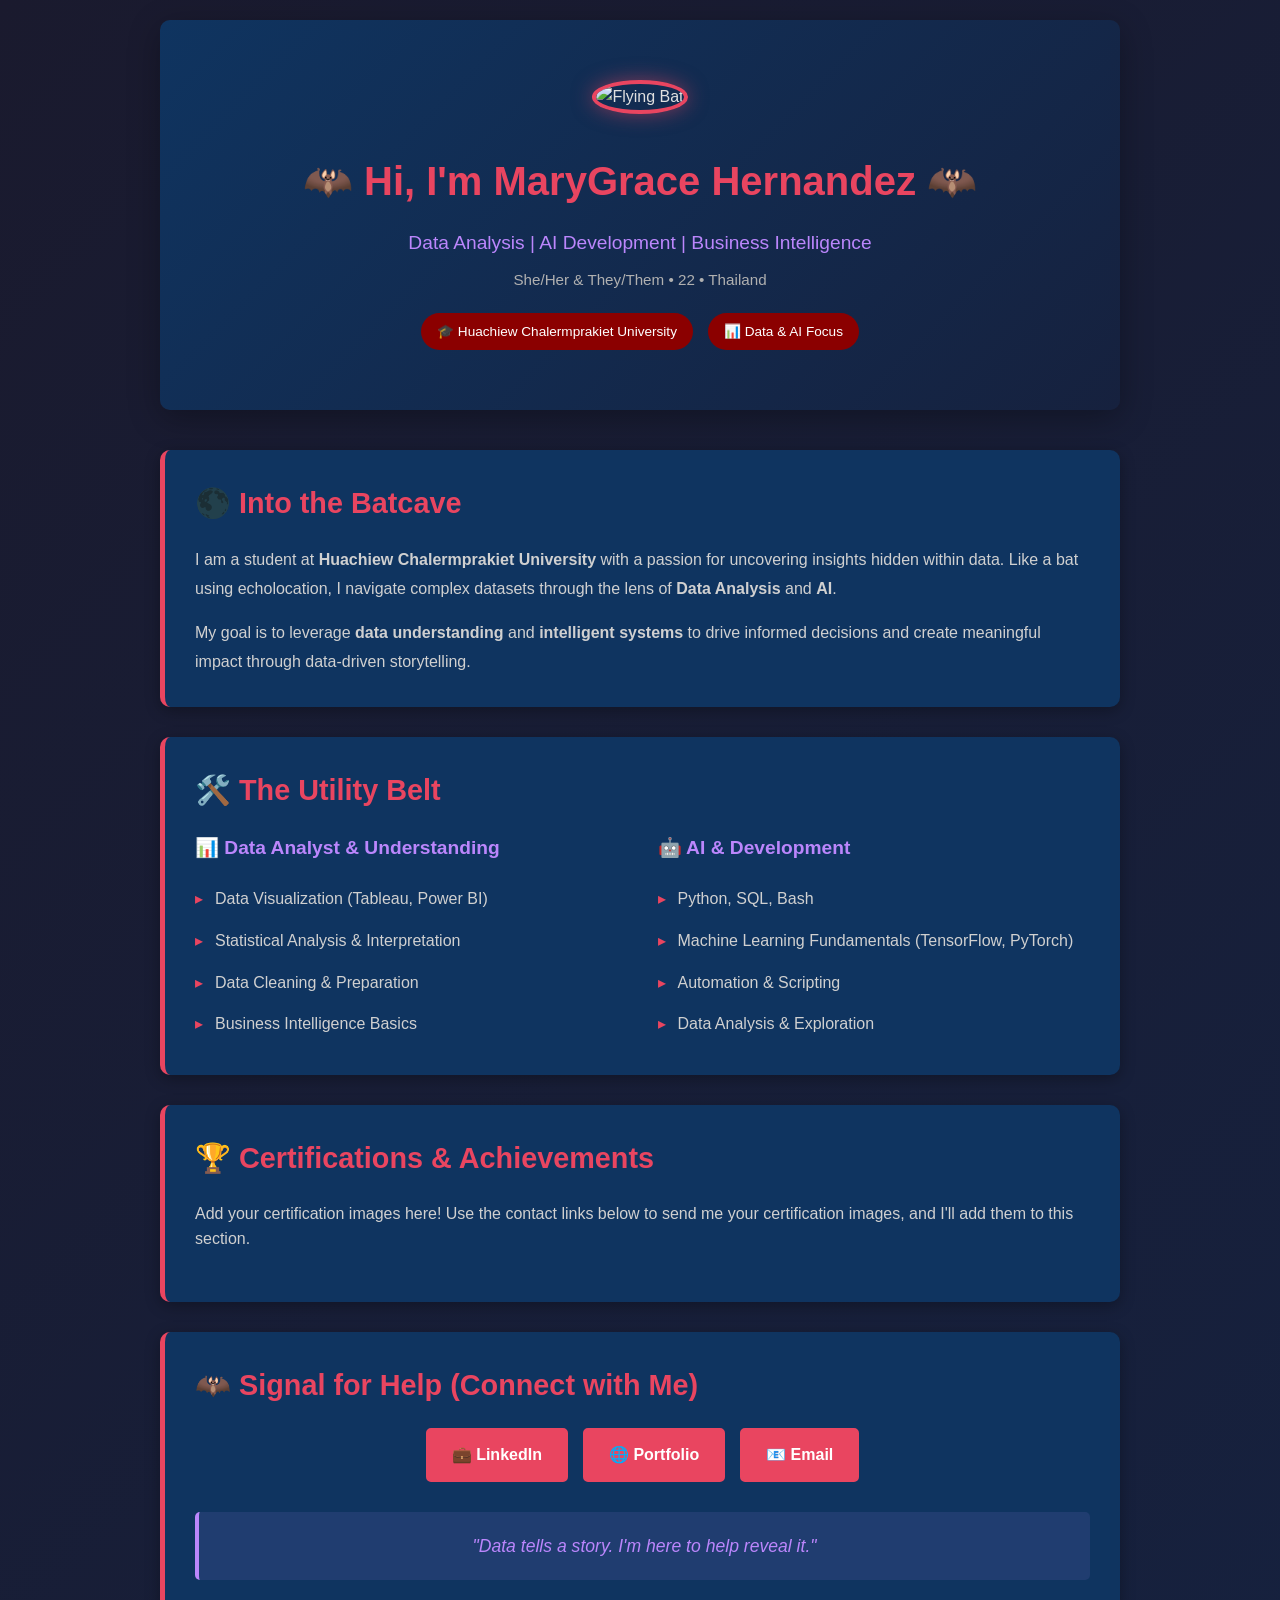
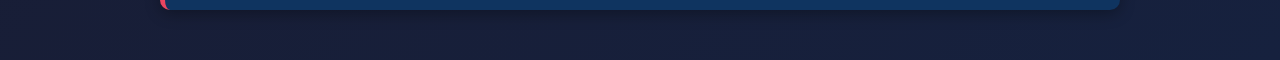
==== index.html @ 340b1814 "Create index.html - HTML version of README profile" ====
<!DOCTYPE html>
<html lang="en">
<head>
    <meta charset="UTF-8">
    <meta name="viewport" content="width=device-width, initial-scale=1.0">
    <title>MaryGrace Hernandez - Data Analyst & AI Developer</title>
    <style>
        * {
            margin: 0;
            padding: 0;
            box-sizing: border-box;
        }

        body {
            font-family: 'Segoe UI', Tahoma, Geneva, Verdana, sans-serif;
            background: linear-gradient(135deg, #1a1a2e 0%, #16213e 100%);
            color: #e0e0e0;
            line-height: 1.6;
        }

        .container {
            max-width: 1000px;
            margin: 0 auto;
            padding: 20px;
        }

        /* Header Section */
        .header {
            text-align: center;
            padding: 60px 20px;
            background: linear-gradient(135deg, #0f3460 0%, #16213e 100%);
            border-radius: 10px;
            margin-bottom: 40px;
            box-shadow: 0 8px 32px rgba(0, 0, 0, 0.3);
        }

        .header img {
            width: 200px;
            height: 200px;
            border-radius: 50%;
            margin-bottom: 20px;
            border: 4px solid #e94560;
            box-shadow: 0 0 20px rgba(233, 69, 96, 0.5);
        }

        h1 {
            font-size: 2.5em;
            margin: 15px 0;
            color: #e94560;
        }

        .subtitle {
            font-size: 1.2em;
            color: #bb86fc;
            margin-bottom: 10px;
        }

        .info {
            font-size: 0.95em;
            color: #b0b0b0;
        }

        /* Badge Styles */
        .badge-container {
            display: flex;
            gap: 15px;
            justify-content: center;
            flex-wrap: wrap;
            margin-top: 20px;
        }

        .badge {
            display: inline-block;
            padding: 8px 16px;
            background: #8B0000;
            color: white;
            border-radius: 20px;
            font-size: 0.85em;
            font-weight: 500;
        }

        /* Section Styles */
        .section {
            background: #0f3460;
            padding: 30px;
            margin-bottom: 30px;
            border-radius: 10px;
            box-shadow: 0 4px 15px rgba(0, 0, 0, 0.3);
            border-left: 5px solid #e94560;
        }

        h2 {
            color: #e94560;
            margin-bottom: 20px;
            font-size: 1.8em;
        }

        .section-content {
            color: #d0d0d0;
            line-height: 1.8;
        }

        /* Skills Table */
        .skills-table {
            width: 100%;
            display: grid;
            grid-template-columns: 1fr 1fr;
            gap: 30px;
            margin-top: 20px;
        }

        .skill-column h3 {
            color: #bb86fc;
            margin-bottom: 15px;
            font-size: 1.2em;
        }

        .skill-column ul {
            list-style: none;
            padding-left: 0;
        }

        .skill-column ul li {
            padding: 8px 0;
            padding-left: 20px;
            position: relative;
            color: #d0d0d0;
        }

        .skill-column ul li:before {
            content: "▸";
            position: absolute;
            left: 0;
            color: #e94560;
        }

        /* Contact Section */
        .contact-links {
            display: flex;
            gap: 15px;
            justify-content: center;
            flex-wrap: wrap;
            margin-top: 20px;
        }

        .btn {
            display: inline-block;
            padding: 12px 24px;
            background: #e94560;
            color: white;
            text-decoration: none;
            border-radius: 5px;
            font-weight: 600;
            transition: all 0.3s ease;
            border: 2px solid #e94560;
        }

        .btn:hover {
            background: transparent;
            color: #e94560;
            transform: translateY(-2px);
            box-shadow: 0 5px 15px rgba(233, 69, 96, 0.4);
        }

        .quote {
            font-size: 1.1em;
            font-style: italic;
            text-align: center;
            color: #bb86fc;
            margin-top: 30px;
            padding: 20px;
            background: rgba(187, 134, 252, 0.1);
            border-radius: 5px;
            border-left: 4px solid #bb86fc;
        }

        /* Certifications Section */
        .certifications-grid {
            display: grid;
            grid-template-columns: repeat(auto-fit, minmax(250px, 1fr));
            gap: 20px;
            margin-top: 20px;
        }

        .cert-card {
            background: rgba(187, 134, 252, 0.1);
            padding: 20px;
            border-radius: 10px;
            text-align: center;
            border: 2px solid #bb86fc;
            transition: all 0.3s ease;
        }

        .cert-card:hover {
            transform: translateY(-5px);
            box-shadow: 0 8px 20px rgba(187, 134, 252, 0.3);
        }

        .cert-card img {
            max-width: 100%;
            height: auto;
            margin-bottom: 15px;
            border-radius: 5px;
        }

        .cert-card h4 {
            color: #bb86fc;
            margin-bottom: 10px;
        }

        /* Responsive */
        @media (max-width: 768px) {
            h1 {
                font-size: 1.8em;
            }

            .skills-table {
                grid-template-columns: 1fr;
            }

            .header img {
                width: 150px;
                height: 150px;
            }
        }
    </style>
</head>
<body>
    <div class="container">
        <!-- Header -->
        <div class="header">
            <img src="https://cdn.pixabay.com/animation/2025/09/29/08/37/08-37-10-_512.gif" alt="Flying Bat">
            <h1>🦇 Hi, I'm MaryGrace Hernandez 🦇</h1>
            <p class="subtitle">Data Analysis | AI Development | Business Intelligence</p>
            <p class="info">She/Her & They/Them • 22 • Thailand</p>
            <div class="badge-container">
                <span class="badge">🎓 Huachiew Chalermprakiet University</span>
                <span class="badge">📊 Data & AI Focus</span>
            </div>
        </div>

        <!-- Into the Batcave Section -->
        <div class="section">
            <h2>🌑 Into the Batcave</h2>
            <div class="section-content">
                <p>I am a student at <strong>Huachiew Chalermprakiet University</strong> with a passion for uncovering insights hidden within data. Like a bat using echolocation, I navigate complex datasets through the lens of <strong>Data Analysis</strong> and <strong>AI</strong>.</p>
                <p style="margin-top: 15px;">My goal is to leverage <strong>data understanding</strong> and <strong>intelligent systems</strong> to drive informed decisions and create meaningful impact through data-driven storytelling.</p>
            </div>
        </div>

        <!-- Skills Section -->
        <div class="section">
            <h2>🛠️ The Utility Belt</h2>
            <div class="skills-table">
                <div class="skill-column">
                    <h3>📊 Data Analyst & Understanding</h3>
                    <ul>
                        <li>Data Visualization (Tableau, Power BI)</li>
                        <li>Statistical Analysis & Interpretation</li>
                        <li>Data Cleaning & Preparation</li>
                        <li>Business Intelligence Basics</li>
                    </ul>
                </div>
                <div class="skill-column">
                    <h3>🤖 AI & Development</h3>
                    <ul>
                        <li>Python, SQL, Bash</li>
                        <li>Machine Learning Fundamentals (TensorFlow, PyTorch)</li>
                        <li>Automation & Scripting</li>
                        <li>Data Analysis & Exploration</li>
                    </ul>
                </div>
            </div>
        </div>

        <!-- Certifications Section -->
        <div class="section">
            <h2>🏆 Certifications & Achievements</h2>
            <p style="margin-bottom: 20px; color: #d0d0d0;">Add your certification images here! Use the contact links below to send me your certification images, and I'll add them to this section.</p>
            <div class="certifications-grid" id="certificationsGrid">
                <!-- Certification cards will be added here -->
            </div>
        </div>

        <!-- Contact Section -->
        <div class="section">
            <h2>🦇 Signal for Help (Connect with Me)</h2>
            <div class="contact-links">
                <a href="YOUR_LINKEDIN_URL" class="btn">💼 LinkedIn</a>
                <a href="YOUR_PORTFOLIO_URL" class="btn">🌐 Portfolio</a>
                <a href="mailto:grace020871@gmail.com" class="btn">📧 Email</a>
            </div>
            <div class="quote">
                "Data tells a story. I'm here to help reveal it."
            </div>
        </div>
    </div>
</body>
</html>
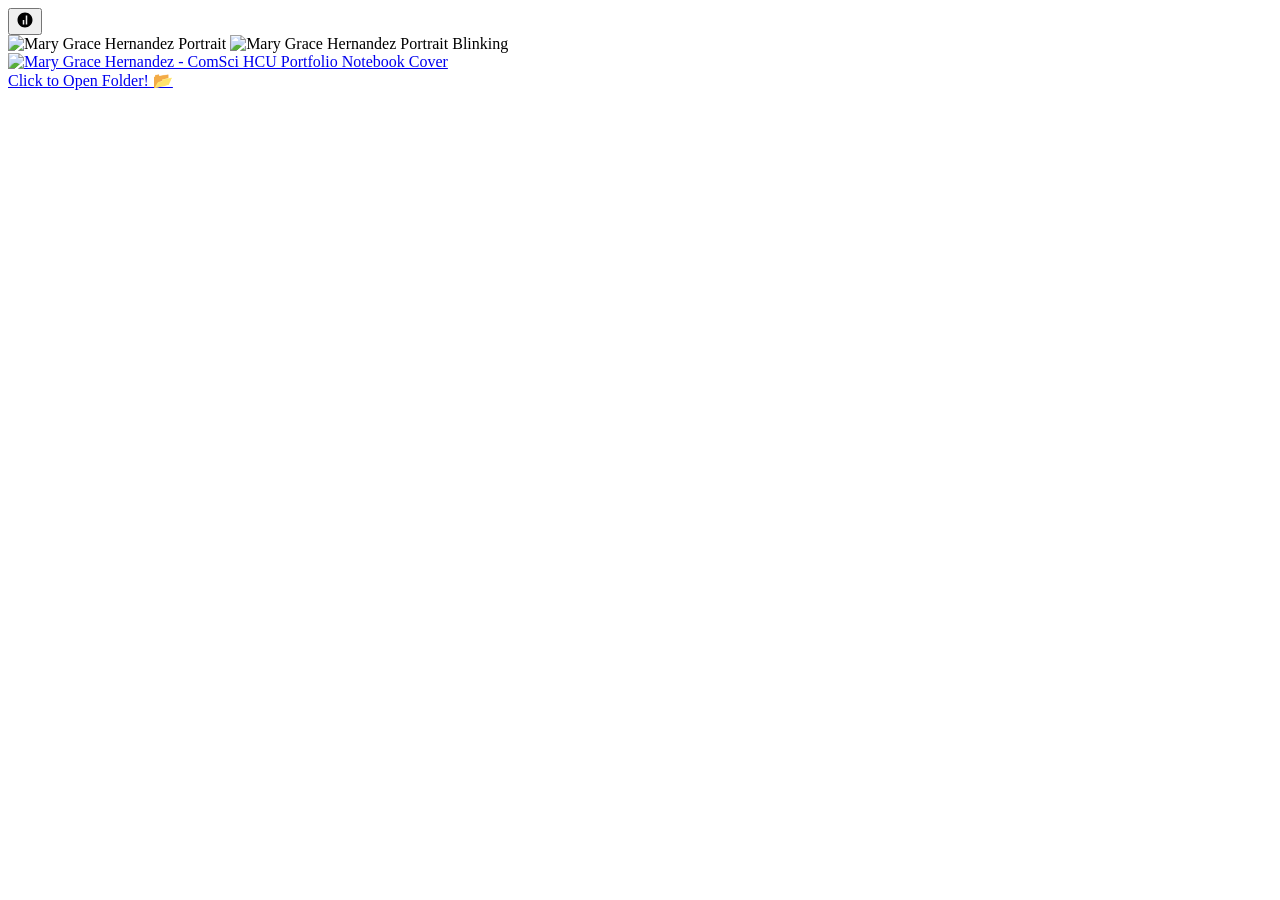
==== commit 2e7b8544: "Add files via upload" ====
--- a/index.html
+++ b/index.html
@@ -1,299 +1,106 @@
 <!DOCTYPE html>
 <html lang="en">
 <head>
-    <meta charset="UTF-8">
-    <meta name="viewport" content="width=device-width, initial-scale=1.0">
-    <title>MaryGrace Hernandez - Data Analyst & AI Developer</title>
-    <style>
-        * {
-            margin: 0;
-            padding: 0;
-            box-sizing: border-box;
-        }
+  <meta charset="UTF-8">
+  <meta name="viewport" content="width=device-width, initial-scale=1.0">
+  <title>Mary Grace Hernandez | Portfolio Hub</title>
+  <meta name="description" content="Portfolio Hub of Mary Grace Hernandez, Computer Science student at HCU. Explore interactive coding projects and full-stack applications.">
+  <link rel="stylesheet" href="style.css">
+</head>
+<body class="fade-in-page">
 
-        body {
-            font-family: 'Segoe UI', Tahoma, Geneva, Verdana, sans-serif;
-            background: linear-gradient(135deg, #1a1a2e 0%, #16213e 100%);
-            color: #e0e0e0;
-            line-height: 1.6;
-        }
+  <!-- Optional Background Ambient Music/Sound effect -->
+  <div class="utility-bar">
+    <button class="utility-btn" id="soundBtn" title="Toggle Page Ambiance" aria-label="Toggle Page Ambiance">
+      <svg width="18" height="18" viewBox="0 0 24 24" fill="currentColor">
+        <path d="M12 2C6.48 2 2 6.48 2 12s4.48 10 10 10 10-4.48 10-10S17.52 2 12 2zm-1 16H9v-6h2v6zm4 0h-2V6h2v12z"/>
+      </svg>
+    </button>
+  </div>
 
-        .container {
-            max-width: 1000px;
-            margin: 0 auto;
-            padding: 20px;
-        }
+  <main class="portfolio-container">
+    
+    <!-- Character Column (Mary + Mudkip) -->
+    <section class="character-column" aria-label="Mary Grace Portrait">
+      <div class="character-wrapper">
+        <!-- Default State -->
+        <img src="assets/mary1.png" alt="Mary Grace Hernandez Portrait" class="character-img mary-default">
+        <!-- Hover Blink State (Super cute secret micro-interaction) -->
+        <img src="assets/mary2.png" alt="Mary Grace Hernandez Portrait Blinking" class="character-img mary-blink">
+      </div>
+    </section>
 
-        /* Header Section */
-        .header {
-            text-align: center;
-            padding: 60px 20px;
-            background: linear-gradient(135deg, #0f3460 0%, #16213e 100%);
-            border-radius: 10px;
-            margin-bottom: 40px;
-            box-shadow: 0 8px 32px rgba(0, 0, 0, 0.3);
-        }
+    <!-- Folder Column (Closed Yellow Folder Cover) -->
+    <section class="folder-column" aria-label="Portfolio Folder">
+      <a href="projects.html" class="folder-cover-link" id="folderLink">
+        <img src="assets/filefront.png" alt="Mary Grace Hernandez - ComSci HCU Portfolio Notebook Cover" class="folder-cover-img">
+        <div class="folder-tooltip">Click to Open Folder! 📂</div>
+      </a>
+    </section>
 
-        .header img {
-            width: 200px;
-            height: 200px;
-            border-radius: 50%;
-            margin-bottom: 20px;
-            border: 4px solid #e94560;
-            box-shadow: 0 0 20px rgba(233, 69, 96, 0.5);
-        }
+  </main>
 
-        h1 {
-            font-size: 2.5em;
-            margin: 15px 0;
-            color: #e94560;
-        }
+  <!-- Interactive Sound Ambiance / Clicking transition scripts -->
+  <script>
+    // Audio ambiance configuration
+    const soundBtn = document.getElementById('soundBtn');
+    let audioContext;
+    let oscillator;
+    let isPlaying = false;
 
-        .subtitle {
-            font-size: 1.2em;
-            color: #bb86fc;
-            margin-bottom: 10px;
-        }
+    soundBtn.addEventListener('click', () => {
+      if (!audioContext) {
+        audioContext = new (window.AudioContext || window.webkitAudioContext)();
+      }
+      
+      if (!isPlaying) {
+        // Start a gentle warm synth hum
+        oscillator = audioContext.createOscillator();
+        const gainNode = audioContext.createGain();
+        
+        oscillator.type = 'triangle';
+        oscillator.frequency.setValueAtTime(110, audioContext.currentTime); // Low A note
+        
+        gainNode.gain.setValueAtTime(0.08, audioContext.currentTime);
+        
+        oscillator.connect(gainNode);
+        gainNode.connect(audioContext.destination);
+        
+        oscillator.start();
+        isPlaying = true;
+        soundBtn.style.color = '#f4b251';
+        soundBtn.style.borderColor = '#f4b251';
+      } else {
+        oscillator.stop();
+        isPlaying = false;
+        soundBtn.style.color = '';
+        soundBtn.style.borderColor = '';
+      }
+    });
 
-        .info {
-            font-size: 0.95em;
-            color: #b0b0b0;
-        }
-
-        /* Badge Styles */
-        .badge-container {
-            display: flex;
-            gap: 15px;
-            justify-content: center;
-            flex-wrap: wrap;
-            margin-top: 20px;
-        }
-
-        .badge {
-            display: inline-block;
-            padding: 8px 16px;
-            background: #8B0000;
-            color: white;
-            border-radius: 20px;
-            font-size: 0.85em;
-            font-weight: 500;
-        }
-
-        /* Section Styles */
-        .section {
-            background: #0f3460;
-            padding: 30px;
-            margin-bottom: 30px;
-            border-radius: 10px;
-            box-shadow: 0 4px 15px rgba(0, 0, 0, 0.3);
-            border-left: 5px solid #e94560;
-        }
-
-        h2 {
-            color: #e94560;
-            margin-bottom: 20px;
-            font-size: 1.8em;
-        }
-
-        .section-content {
-            color: #d0d0d0;
-            line-height: 1.8;
-        }
-
-        /* Skills Table */
-        .skills-table {
-            width: 100%;
-            display: grid;
-            grid-template-columns: 1fr 1fr;
-            gap: 30px;
-            margin-top: 20px;
-        }
-
-        .skill-column h3 {
-            color: #bb86fc;
-            margin-bottom: 15px;
-            font-size: 1.2em;
-        }
-
-        .skill-column ul {
-            list-style: none;
-            padding-left: 0;
-        }
-
-        .skill-column ul li {
-            padding: 8px 0;
-            padding-left: 20px;
-            position: relative;
-            color: #d0d0d0;
-        }
-
-        .skill-column ul li:before {
-            content: "▸";
-            position: absolute;
-            left: 0;
-            color: #e94560;
-        }
-
-        /* Contact Section */
-        .contact-links {
-            display: flex;
-            gap: 15px;
-            justify-content: center;
-            flex-wrap: wrap;
-            margin-top: 20px;
-        }
-
-        .btn {
-            display: inline-block;
-            padding: 12px 24px;
-            background: #e94560;
-            color: white;
-            text-decoration: none;
-            border-radius: 5px;
-            font-weight: 600;
-            transition: all 0.3s ease;
-            border: 2px solid #e94560;
-        }
-
-        .btn:hover {
-            background: transparent;
-            color: #e94560;
-            transform: translateY(-2px);
-            box-shadow: 0 5px 15px rgba(233, 69, 96, 0.4);
-        }
-
-        .quote {
-            font-size: 1.1em;
-            font-style: italic;
-            text-align: center;
-            color: #bb86fc;
-            margin-top: 30px;
-            padding: 20px;
-            background: rgba(187, 134, 252, 0.1);
-            border-radius: 5px;
-            border-left: 4px solid #bb86fc;
-        }
-
-        /* Certifications Section */
-        .certifications-grid {
-            display: grid;
-            grid-template-columns: repeat(auto-fit, minmax(250px, 1fr));
-            gap: 20px;
-            margin-top: 20px;
-        }
-
-        .cert-card {
-            background: rgba(187, 134, 252, 0.1);
-            padding: 20px;
-            border-radius: 10px;
-            text-align: center;
-            border: 2px solid #bb86fc;
-            transition: all 0.3s ease;
-        }
-
-        .cert-card:hover {
-            transform: translateY(-5px);
-            box-shadow: 0 8px 20px rgba(187, 134, 252, 0.3);
-        }
-
-        .cert-card img {
-            max-width: 100%;
-            height: auto;
-            margin-bottom: 15px;
-            border-radius: 5px;
-        }
-
-        .cert-card h4 {
-            color: #bb86fc;
-            margin-bottom: 10px;
-        }
-
-        /* Responsive */
-        @media (max-width: 768px) {
-            h1 {
-                font-size: 1.8em;
-            }
-
-            .skills-table {
-                grid-template-columns: 1fr;
-            }
-
-            .header img {
-                width: 150px;
-                height: 150px;
-            }
-        }
-    </style>
-</head>
-<body>
-    <div class="container">
-        <!-- Header -->
-        <div class="header">
-            <img src="https://cdn.pixabay.com/animation/2025/09/29/08/37/08-37-10-_512.gif" alt="Flying Bat">
-            <h1>🦇 Hi, I'm MaryGrace Hernandez 🦇</h1>
-            <p class="subtitle">Data Analysis | AI Development | Business Intelligence</p>
-            <p class="info">She/Her & They/Them • 22 • Thailand</p>
-            <div class="badge-container">
-                <span class="badge">🎓 Huachiew Chalermprakiet University</span>
-                <span class="badge">📊 Data & AI Focus</span>
-            </div>
-        </div>
-
-        <!-- Into the Batcave Section -->
-        <div class="section">
-            <h2>🌑 Into the Batcave</h2>
-            <div class="section-content">
-                <p>I am a student at <strong>Huachiew Chalermprakiet University</strong> with a passion for uncovering insights hidden within data. Like a bat using echolocation, I navigate complex datasets through the lens of <strong>Data Analysis</strong> and <strong>AI</strong>.</p>
-                <p style="margin-top: 15px;">My goal is to leverage <strong>data understanding</strong> and <strong>intelligent systems</strong> to drive informed decisions and create meaningful impact through data-driven storytelling.</p>
-            </div>
-        </div>
-
-        <!-- Skills Section -->
-        <div class="section">
-            <h2>🛠️ The Utility Belt</h2>
-            <div class="skills-table">
-                <div class="skill-column">
-                    <h3>📊 Data Analyst & Understanding</h3>
-                    <ul>
-                        <li>Data Visualization (Tableau, Power BI)</li>
-                        <li>Statistical Analysis & Interpretation</li>
-                        <li>Data Cleaning & Preparation</li>
-                        <li>Business Intelligence Basics</li>
-                    </ul>
-                </div>
-                <div class="skill-column">
-                    <h3>🤖 AI & Development</h3>
-                    <ul>
-                        <li>Python, SQL, Bash</li>
-                        <li>Machine Learning Fundamentals (TensorFlow, PyTorch)</li>
-                        <li>Automation & Scripting</li>
-                        <li>Data Analysis & Exploration</li>
-                    </ul>
-                </div>
-            </div>
-        </div>
-
-        <!-- Certifications Section -->
-        <div class="section">
-            <h2>🏆 Certifications & Achievements</h2>
-            <p style="margin-bottom: 20px; color: #d0d0d0;">Add your certification images here! Use the contact links below to send me your certification images, and I'll add them to this section.</p>
-            <div class="certifications-grid" id="certificationsGrid">
-                <!-- Certification cards will be added here -->
-            </div>
-        </div>
-
-        <!-- Contact Section -->
-        <div class="section">
-            <h2>🦇 Signal for Help (Connect with Me)</h2>
-            <div class="contact-links">
-                <a href="YOUR_LINKEDIN_URL" class="btn">💼 LinkedIn</a>
-                <a href="YOUR_PORTFOLIO_URL" class="btn">🌐 Portfolio</a>
-                <a href="mailto:grace020871@gmail.com" class="btn">📧 Email</a>
-            </div>
-            <div class="quote">
-                "Data tells a story. I'm here to help reveal it."
-            </div>
-        </div>
-    </div>
+    // Seamless click sound effect on folder
+    const folderLink = document.getElementById('folderLink');
+    folderLink.addEventListener('click', (e) => {
+      // Create a cute quick retro sound when opening the folder
+      try {
+        const clickContext = new (window.AudioContext || window.webkitAudioContext)();
+        const osc = clickContext.createOscillator();
+        const gain = clickContext.createGain();
+        osc.connect(gain);
+        gain.connect(clickContext.destination);
+        
+        osc.frequency.setValueAtTime(440, clickContext.currentTime);
+        osc.frequency.exponentialRampToValueAtTime(880, clickContext.currentTime + 0.15);
+        
+        gain.gain.setValueAtTime(0.1, clickContext.currentTime);
+        gain.gain.linearRampToValueAtTime(0.01, clickContext.currentTime + 0.15);
+        
+        osc.start();
+        osc.stop(clickContext.currentTime + 0.15);
+      } catch (err) {
+        // Audio context block browser safeguard
+      }
+    });
+  </script>
 </body>
-</html>+</html>
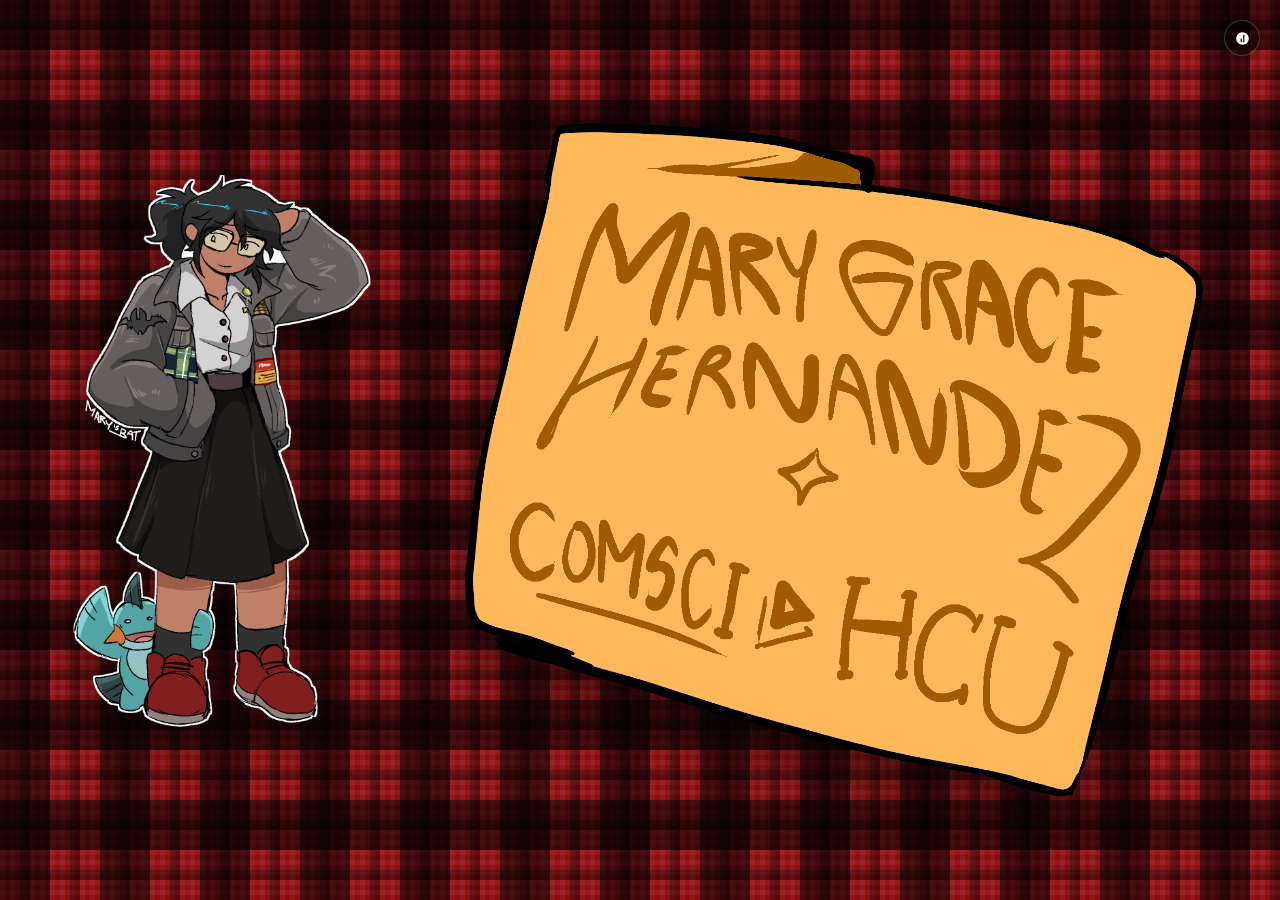
==== commit 529fc028: "Fix relative paths for GitHub Pages deployment" ====
--- a/index.html
+++ b/index.html
@@ -5,7 +5,7 @@
   <meta name="viewport" content="width=device-width, initial-scale=1.0">
   <title>Mary Grace Hernandez | Portfolio Hub</title>
   <meta name="description" content="Portfolio Hub of Mary Grace Hernandez, Computer Science student at HCU. Explore interactive coding projects and full-stack applications.">
-  <link rel="stylesheet" href="style.css">
+  <link rel="stylesheet" href="./style.css">
 </head>
 <body class="fade-in-page">
 
--- a/style.css
+++ b/style.css
@@ -0,0 +1,591 @@
+@import url('https://fonts.googleapis.com/css2?family=Architects+Daughter&family=Outfit:wght@300;400;600;800&display=swap');
+
+/* --- CUSTOM VARIABLES & RESET --- */
+:root {
+  --primary-color: #8c0c10;
+  --bg-plaid-color-1: #8c0c10;
+  --bg-plaid-color-2: #1a1a1a;
+  --text-dark: #222222;
+  --text-light: #ffffff;
+  --accent-gold: #f4b251;
+  --font-main: 'Outfit', sans-serif;
+  --font-handwritten: 'Architects Daughter', cursive;
+  --transition-smooth: all 0.4s cubic-bezier(0.175, 0.885, 0.32, 1.275);
+}
+
+* {
+  margin: 0;
+  padding: 0;
+  box-sizing: border-box;
+}
+
+body {
+  font-family: var(--font-main);
+  background-color: var(--bg-plaid-color-1);
+  /* Premium CSS Plaid (Tartan) Pattern */
+  background-image:
+    linear-gradient(90deg, rgba(0, 0, 0, 0.55) 50%, transparent 50%),
+    linear-gradient(rgba(0, 0, 0, 0.55) 50%, transparent 50%),
+    linear-gradient(90deg, transparent 40%, rgba(0, 0, 0, 0.35) 40%, rgba(0, 0, 0, 0.35) 60%, transparent 60%),
+    linear-gradient(transparent 40%, rgba(0, 0, 0, 0.35) 40%, rgba(0, 0, 0, 0.35) 60%, transparent 60%),
+    linear-gradient(90deg, rgba(255, 255, 255, 0.05) 50%, transparent 50%),
+    linear-gradient(rgba(255, 255, 255, 0.05) 50%, transparent 50%);
+  background-size: 100px 100px, 100px 100px, 50px 50px, 50px 50px, 10px 10px, 10px 10px;
+  min-height: 100vh;
+  display: flex;
+  flex-direction: column; /* Fixed missing vertical flow */
+  justify-content: center;
+  align-items: center;
+  overflow-x: hidden;
+  color: var(--text-light);
+  position: relative;
+}
+
+/* --- PAGE FADE TRANSITION --- */
+.fade-in-page {
+  animation: pageFadeIn 0.8s ease-out forwards;
+}
+
+@keyframes pageFadeIn {
+  from {
+    opacity: 0;
+    transform: translateY(15px);
+  }
+
+  to {
+    opacity: 1;
+    transform: translateY(0);
+  }
+}
+
+/* --- MAIN CONTAINER LAYOUT --- */
+.portfolio-container {
+  display: flex;
+  width: 100%;
+  max-width: 1250px;
+  min-height: 90vh;
+  margin: auto;
+  align-items: center;
+  justify-content: center;
+  gap: 3.5rem;
+  padding: 2rem;
+  z-index: 2;
+}
+
+/* --- MARY CHARACTER STYLING --- */
+.character-column {
+  flex: 0 0 320px;
+  width: 320px;
+  display: flex;
+  justify-content: center;
+  align-items: flex-end;
+  position: relative;
+  height: 65vh;
+  max-height: 600px;
+}
+
+.character-wrapper {
+  position: relative;
+  width: 100%;
+  height: 100%;
+  display: flex;
+  justify-content: center;
+  align-items: flex-end;
+}
+
+.character-img {
+  max-height: 100%;
+  max-width: 100%;
+  object-fit: contain;
+  filter: drop-shadow(0 15px 25px rgba(0, 0, 0, 0.6));
+  animation: characterFloat 6s ease-in-out infinite alternate;
+  transition: opacity 0.2s ease-in-out;
+}
+
+/* Blinking effect on hover */
+.character-wrapper .mary-blink {
+  position: absolute;
+  top: 0;
+  left: 0;
+  width: 100%;
+  height: 100%;
+  opacity: 0;
+  pointer-events: none;
+}
+
+.character-wrapper:hover .mary-default {
+  opacity: 0;
+}
+
+.character-wrapper:hover .mary-blink {
+  opacity: 1;
+}
+
+@keyframes characterFloat {
+  0% {
+    transform: translateY(0) rotate(0deg);
+  }
+
+  100% {
+    transform: translateY(-15px) rotate(1deg);
+  }
+}
+
+/* --- FILE / FOLDER CONTAINER STYLING --- */
+.folder-column {
+  flex: 0 0 780px;
+  width: 780px;
+  max-width: 780px;
+  display: flex;
+  flex-direction: column;
+  justify-content: center;
+  align-items: center;
+}
+
+/* Page 1: File Front Cover (Closed Folder) */
+.folder-cover-link {
+  display: block;
+  width: 100%;
+  aspect-ratio: 1/1;
+  position: relative;
+  cursor: pointer;
+  text-decoration: none;
+  border-radius: 20px;
+  transition: var(--transition-smooth);
+  outline: none;
+}
+
+.folder-cover-img {
+  width: 100%;
+  height: 100%;
+  object-fit: contain;
+  filter: drop-shadow(0 20px 30px rgba(0, 0, 0, 0.6));
+  transition: var(--transition-smooth);
+}
+
+/* Hover effects for Closed Folder Cover */
+.folder-cover-link:hover {
+  transform: scale(1.03) rotate(-1deg);
+}
+
+.folder-cover-link:hover .folder-cover-img {
+  filter: drop-shadow(0 25px 40px rgba(0, 0, 0, 0.8)) brightness(1.05);
+}
+
+/* "Click to Open" Tooltip Overlay */
+.folder-tooltip {
+  position: absolute;
+  bottom: 8%;
+  left: 50%;
+  transform: translateX(-50%) translateY(10px);
+  background: rgba(0, 0, 0, 0.85);
+  color: var(--accent-gold);
+  padding: 10px 24px;
+  border-radius: 30px;
+  font-family: var(--font-handwritten);
+  font-size: 1.4rem;
+  border: 2px solid var(--accent-gold);
+  box-shadow: 0 8px 20px rgba(0, 0, 0, 0.5);
+  opacity: 0;
+  pointer-events: none;
+  transition: var(--transition-smooth);
+  white-space: nowrap;
+  letter-spacing: 1px;
+}
+
+.folder-cover-link:hover .folder-tooltip {
+  opacity: 1;
+  transform: translateX(-50%) translateY(0);
+}
+
+/* Click feedback */
+.folder-cover-link:active {
+  transform: scale(0.98) rotate(1deg);
+}
+
+
+/* Page 2: Open Folder Page Showcase */
+.open-folder-container {
+  width: 100%;
+  aspect-ratio: 1/1;
+  position: relative;
+  background: transparent;
+}
+
+.open-folder-bg {
+  width: 100%;
+  height: 100%;
+  object-fit: contain;
+  filter: drop-shadow(0 20px 35px rgba(0, 0, 0, 0.65));
+}
+
+/* Perfect alignment of IFrame inside the open folder white paper area */
+.iframe-wrapper {
+  position: absolute;
+  left: 6.5%;
+  top: 18.5%;
+  width: 86.5%;
+  height: 68.5%;
+  border-radius: 8px;
+  overflow: hidden;
+  box-shadow: inset 0 2px 10px rgba(0, 0, 0, 0.15);
+  background-color: #ffffff;
+  display: flex;
+  flex-direction: column;
+}
+
+.iframe-display {
+  width: 100%;
+  height: 100%;
+  border: none;
+  background: #ffffff;
+}
+
+/* --- TAB NAVIGATION SYSTEM (BOOKMARK STICKY TABS - HORIZONTAL TOP) --- */
+.folder-tabs-container {
+  position: absolute;
+  top: 11.5%;
+  /* Sits perfectly sticking out of the notebook top */
+  left: 6.5%;
+  width: 86.5%;
+  display: flex;
+  flex-direction: row;
+  gap: 5px;
+  z-index: 10;
+  justify-content: flex-start;
+}
+
+.folder-tab {
+  flex: 1;
+  border: none;
+  outline: none;
+  padding: 8px 4px 6px 4px;
+  font-family: var(--font-handwritten);
+  font-size: 0.92rem;
+  font-weight: bold;
+  color: #333;
+  cursor: pointer;
+  border-radius: 8px 8px 0 0;
+  box-shadow: 0 -4px 8px rgba(0, 0, 0, 0.15);
+  transition: all 0.3s cubic-bezier(0.25, 0.8, 0.25, 1);
+  position: relative;
+  top: 4px;
+  /* Partially hidden behind notebook page edge */
+  letter-spacing: 0.2px;
+  text-align: center;
+  white-space: nowrap;
+  overflow: hidden;
+  text-overflow: ellipsis;
+}
+
+/* Custom distinct cozy color palette for tabs */
+.folder-tab:nth-child(1) {
+  background-color: #ffe066;
+  border-top: 4px solid #d4b200;
+}
+
+/* Yellow */
+.folder-tab:nth-child(2) {
+  background-color: #ff9999;
+  border-top: 4px solid #cc4444;
+}
+
+/* Pink */
+.folder-tab:nth-child(3) {
+  background-color: #8ce9ff;
+  border-top: 4px solid #33adcc;
+}
+
+/* Blue */
+.folder-tab:nth-child(4) {
+  background-color: #99ff99;
+  border-top: 4px solid #44cc44;
+}
+
+/* Green */
+.folder-tab:nth-child(5) {
+  background-color: #ffcc99;
+  border-top: 4px solid #cc7733;
+}
+
+/* Orange */
+.folder-tab:nth-child(6) {
+  background-color: #e0b0ff;
+  border-top: 4px solid #9955cc;
+}
+
+/* Lavender */
+.folder-tab:nth-child(7) {
+  background-color: #a7f3d0;
+  border-top: 4px solid #059669;
+}
+
+/* Mint / Teal */
+
+.folder-tab:nth-child(8) {
+  background-color: #ffd1eb;
+  border-top: 4px solid #cc6699;
+}
+/* Rose / Coral */
+
+.folder-tab:hover {
+  top: -2px;
+  /* Lift up on hover */
+  color: #000;
+  box-shadow: 0 -6px 12px rgba(0, 0, 0, 0.25);
+}
+
+.folder-tab.active-tab {
+  top: -6px;
+  /* Stay lifted up */
+  z-index: 12;
+  box-shadow: 0 -8px 15px rgba(0, 0, 0, 0.3);
+  font-weight: 900;
+  color: #000;
+}
+
+.folder-tab.active-tab::after {
+  content: '★';
+  position: absolute;
+  top: 2px;
+  left: 5px;
+  font-size: 0.65rem;
+  color: rgba(0, 0, 0, 0.6);
+}
+
+/* --- BACK BUTTON (RETURN TO PAGE 1) --- */
+.back-button-container {
+  margin-top: 1.5rem;
+  width: 100%;
+  display: flex;
+  justify-content: flex-start;
+}
+
+.back-button {
+  background: rgba(255, 255, 255, 0.15);
+  border: 2px solid rgba(255, 255, 255, 0.35);
+  color: var(--text-light);
+  padding: 8px 18px;
+  font-size: 0.95rem;
+  font-weight: 600;
+  border-radius: 30px;
+  cursor: pointer;
+  transition: var(--transition-smooth);
+  display: flex;
+  align-items: center;
+  gap: 8px;
+  text-decoration: none;
+  font-family: var(--font-handwritten);
+  box-shadow: 0 4px 12px rgba(0,0,0,0.25);
+  letter-spacing: 0.5px;
+}
+
+.back-button:hover {
+  background: var(--text-light);
+  color: var(--primary-color);
+  border-color: var(--text-light);
+  transform: translateY(-3px);
+  box-shadow: 0 8px 25px rgba(0, 0, 0, 0.4);
+}
+
+.back-button:active {
+  transform: translateY(0);
+}
+
+.back-button svg {
+  fill: currentColor;
+  transition: transform 0.3s ease;
+}
+
+.back-button:hover svg {
+  transform: translateX(-4px);
+}
+
+/* --- FALLBACK & WELCOME INTERFACE INSIDE THE IFRAME --- */
+.iframe-placeholder {
+  display: flex;
+  flex-direction: column;
+  justify-content: center;
+  align-items: center;
+  text-align: center;
+  height: 100%;
+  padding: 2.5rem;
+  background: #fbfbfb;
+  color: #333333;
+  font-family: var(--font-main);
+  position: relative;
+}
+
+.iframe-placeholder h2 {
+  font-family: var(--font-handwritten);
+  color: var(--primary-color);
+  font-size: 2.2rem;
+  margin-bottom: 1rem;
+  letter-spacing: 1px;
+}
+
+.iframe-placeholder p {
+  font-size: 1.1rem;
+  color: #555;
+  max-width: 420px;
+  line-height: 1.6;
+}
+
+.iframe-placeholder .arrow-hint {
+  font-family: var(--font-handwritten);
+  color: #9955cc;
+  font-size: 1.3rem;
+  margin-top: 2rem;
+  animation: bounceRight 1.5s ease-in-out infinite;
+}
+
+@keyframes bounceRight {
+
+  0%,
+  100% {
+    transform: translateX(0);
+  }
+
+  50% {
+    transform: translateX(8px);
+  }
+}
+
+
+
+/* --- MUSIC PLAYER/UTILITY BAR --- */
+.utility-bar {
+  position: absolute;
+  top: 20px;
+  right: 20px;
+  display: flex;
+  gap: 15px;
+  z-index: 100;
+}
+
+.utility-btn {
+  background: rgba(0, 0, 0, 0.45);
+  border: 1px solid rgba(255, 255, 255, 0.2);
+  color: var(--text-light);
+  width: 36px;
+  height: 36px;
+  border-radius: 50%;
+  display: flex;
+  justify-content: center;
+  align-items: center;
+  cursor: pointer;
+  transition: all 0.3s ease;
+  box-shadow: 0 4px 10px rgba(0,0,0,0.3);
+}
+
+.utility-btn svg {
+  width: 15px;
+  height: 15px;
+}
+
+.utility-btn:hover {
+  background: var(--text-light);
+  color: var(--bg-plaid-color-2);
+  transform: scale(1.1);
+  box-shadow: 0 6px 15px rgba(0, 0, 0, 0.4);
+}
+
+/* --- RESPONSIVE MEDIA QUERIES --- */
+@media (max-width: 1250px) {
+  .portfolio-container {
+    flex-direction: column;
+    padding: 3rem 1.5rem;
+    gap: 2rem;
+  }
+
+  .character-column {
+    height: 45vh;
+    flex: 0 0 auto;
+    width: 250px;
+  }
+
+  .folder-column {
+    flex: 0 0 auto;
+    width: 100%;
+    max-width: 780px;
+  }
+
+  .folder-tabs-container {
+    top: 11.8%;
+  }
+
+  .folder-tab {
+    font-size: 0.85rem;
+    padding: 6px 2px 4px 2px;
+  }
+}
+
+@media (max-width: 600px) {
+  body {
+    background-size: 80px 80px, 80px 80px, 40px 40px, 40px 40px, 10px 10px, 10px 10px;
+  }
+
+  .portfolio-container {
+    padding: 1rem;
+    gap: 1rem;
+  }
+
+  .character-column {
+    height: 30vh;
+    width: 180px;
+  }
+
+  .folder-tooltip {
+    font-size: 1.1rem;
+    padding: 8px 16px;
+  }
+
+  .folder-tabs-container {
+    position: relative;
+    left: 0;
+    top: 0;
+    width: 100%;
+    margin-top: 15px;
+    flex-wrap: wrap;
+    justify-content: center;
+    gap: 6px;
+  }
+
+  .folder-tab {
+    flex: 0 1 auto;
+    border-radius: 6px;
+    padding: 8px 12px;
+    font-size: 0.85rem;
+    top: 0;
+    box-shadow: 0 2px 5px rgba(0,0,0,0.15);
+  }
+
+  .folder-tab:hover,
+  .folder-tab.active-tab {
+    top: -3px;
+    box-shadow: 0 4px 8px rgba(0,0,0,0.25);
+  }
+
+  .folder-tab.active-tab::after {
+    display: none;
+  }
+
+  .iframe-wrapper {
+    left: 4.5%;
+    top: 17%;
+    width: 90%;
+    height: 71%;
+  }
+
+  .iframe-placeholder h2 {
+    font-size: 1.6rem;
+  }
+
+  .iframe-placeholder p {
+    font-size: 0.9rem;
+  }
+
+  .iframe-placeholder .arrow-hint {
+    display: none;
+  }
+}
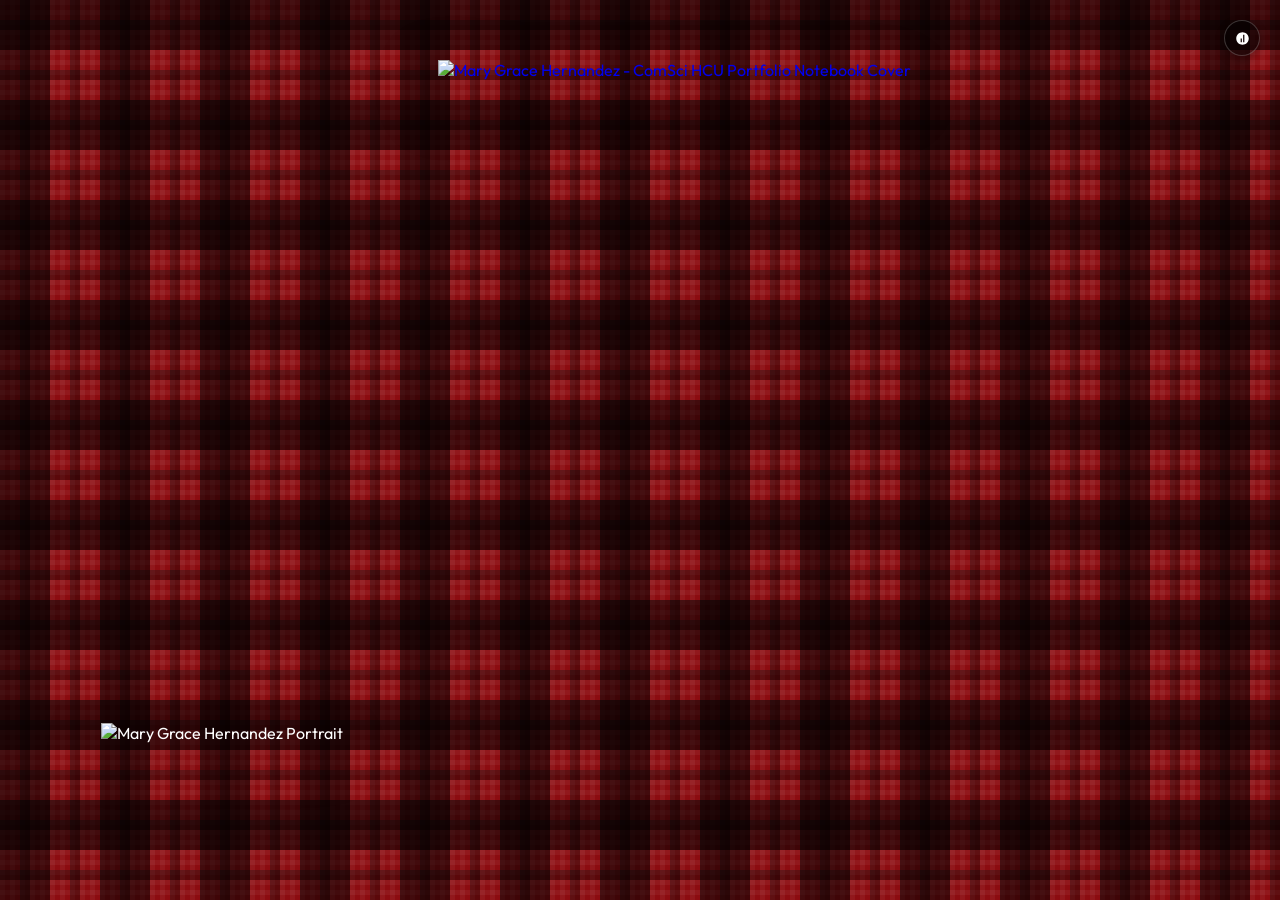
==== commit d187df74: "Add files via upload" ====
--- a/index.html
+++ b/index.html
@@ -1,106 +1,106 @@
-<!DOCTYPE html>
-<html lang="en">
-<head>
-  <meta charset="UTF-8">
-  <meta name="viewport" content="width=device-width, initial-scale=1.0">
-  <title>Mary Grace Hernandez | Portfolio Hub</title>
-  <meta name="description" content="Portfolio Hub of Mary Grace Hernandez, Computer Science student at HCU. Explore interactive coding projects and full-stack applications.">
-  <link rel="stylesheet" href="./style.css">
-</head>
-<body class="fade-in-page">
-
-  <!-- Optional Background Ambient Music/Sound effect -->
-  <div class="utility-bar">
-    <button class="utility-btn" id="soundBtn" title="Toggle Page Ambiance" aria-label="Toggle Page Ambiance">
-      <svg width="18" height="18" viewBox="0 0 24 24" fill="currentColor">
-        <path d="M12 2C6.48 2 2 6.48 2 12s4.48 10 10 10 10-4.48 10-10S17.52 2 12 2zm-1 16H9v-6h2v6zm4 0h-2V6h2v12z"/>
-      </svg>
-    </button>
-  </div>
-
-  <main class="portfolio-container">
-    
-    <!-- Character Column (Mary + Mudkip) -->
-    <section class="character-column" aria-label="Mary Grace Portrait">
-      <div class="character-wrapper">
-        <!-- Default State -->
-        <img src="assets/mary1.png" alt="Mary Grace Hernandez Portrait" class="character-img mary-default">
-        <!-- Hover Blink State (Super cute secret micro-interaction) -->
-        <img src="assets/mary2.png" alt="Mary Grace Hernandez Portrait Blinking" class="character-img mary-blink">
-      </div>
-    </section>
-
-    <!-- Folder Column (Closed Yellow Folder Cover) -->
-    <section class="folder-column" aria-label="Portfolio Folder">
-      <a href="projects.html" class="folder-cover-link" id="folderLink">
-        <img src="assets/filefront.png" alt="Mary Grace Hernandez - ComSci HCU Portfolio Notebook Cover" class="folder-cover-img">
-        <div class="folder-tooltip">Click to Open Folder! 📂</div>
-      </a>
-    </section>
-
-  </main>
-
-  <!-- Interactive Sound Ambiance / Clicking transition scripts -->
-  <script>
-    // Audio ambiance configuration
-    const soundBtn = document.getElementById('soundBtn');
-    let audioContext;
-    let oscillator;
-    let isPlaying = false;
-
-    soundBtn.addEventListener('click', () => {
-      if (!audioContext) {
-        audioContext = new (window.AudioContext || window.webkitAudioContext)();
-      }
-      
-      if (!isPlaying) {
-        // Start a gentle warm synth hum
-        oscillator = audioContext.createOscillator();
-        const gainNode = audioContext.createGain();
-        
-        oscillator.type = 'triangle';
-        oscillator.frequency.setValueAtTime(110, audioContext.currentTime); // Low A note
-        
-        gainNode.gain.setValueAtTime(0.08, audioContext.currentTime);
-        
-        oscillator.connect(gainNode);
-        gainNode.connect(audioContext.destination);
-        
-        oscillator.start();
-        isPlaying = true;
-        soundBtn.style.color = '#f4b251';
-        soundBtn.style.borderColor = '#f4b251';
-      } else {
-        oscillator.stop();
-        isPlaying = false;
-        soundBtn.style.color = '';
-        soundBtn.style.borderColor = '';
-      }
-    });
-
-    // Seamless click sound effect on folder
-    const folderLink = document.getElementById('folderLink');
-    folderLink.addEventListener('click', (e) => {
-      // Create a cute quick retro sound when opening the folder
-      try {
-        const clickContext = new (window.AudioContext || window.webkitAudioContext)();
-        const osc = clickContext.createOscillator();
-        const gain = clickContext.createGain();
-        osc.connect(gain);
-        gain.connect(clickContext.destination);
-        
-        osc.frequency.setValueAtTime(440, clickContext.currentTime);
-        osc.frequency.exponentialRampToValueAtTime(880, clickContext.currentTime + 0.15);
-        
-        gain.gain.setValueAtTime(0.1, clickContext.currentTime);
-        gain.gain.linearRampToValueAtTime(0.01, clickContext.currentTime + 0.15);
-        
-        osc.start();
-        osc.stop(clickContext.currentTime + 0.15);
-      } catch (err) {
-        // Audio context block browser safeguard
-      }
-    });
-  </script>
-</body>
-</html>
+<!DOCTYPE html>
+<html lang="en">
+<head>
+  <meta charset="UTF-8">
+  <meta name="viewport" content="width=device-width, initial-scale=1.0">
+  <title>Mary Grace Hernandez | Portfolio Hub</title>
+  <meta name="description" content="Portfolio Hub of Mary Grace Hernandez, Computer Science student at HCU. Explore interactive coding projects and full-stack applications.">
+  <link rel="stylesheet" href="style.css">
+</head>
+<body class="fade-in-page">
+
+  <!-- Optional Background Ambient Music/Sound effect -->
+  <div class="utility-bar">
+    <button class="utility-btn" id="soundBtn" title="Toggle Page Ambiance" aria-label="Toggle Page Ambiance">
+      <svg width="18" height="18" viewBox="0 0 24 24" fill="currentColor">
+        <path d="M12 2C6.48 2 2 6.48 2 12s4.48 10 10 10 10-4.48 10-10S17.52 2 12 2zm-1 16H9v-6h2v6zm4 0h-2V6h2v12z"/>
+      </svg>
+    </button>
+  </div>
+
+  <main class="portfolio-container">
+    
+    <!-- Character Column (Mary + Mudkip) -->
+    <section class="character-column" aria-label="Mary Grace Portrait">
+      <div class="character-wrapper">
+        <!-- Default State -->
+        <img src="assets/mary1.png" alt="Mary Grace Hernandez Portrait" class="character-img mary-default">
+        <!-- Hover Blink State (Super cute secret micro-interaction) -->
+        <img src="assets/mary2.png" alt="Mary Grace Hernandez Portrait Blinking" class="character-img mary-blink">
+      </div>
+    </section>
+
+    <!-- Folder Column (Closed Yellow Folder Cover) -->
+    <section class="folder-column" aria-label="Portfolio Folder">
+      <a href="projects.html" class="folder-cover-link" id="folderLink">
+        <img src="assets/filefront.png" alt="Mary Grace Hernandez - ComSci HCU Portfolio Notebook Cover" class="folder-cover-img">
+        <div class="folder-tooltip">Click to Open Folder! 📂</div>
+      </a>
+    </section>
+
+  </main>
+
+  <!-- Interactive Sound Ambiance / Clicking transition scripts -->
+  <script>
+    // Audio ambiance configuration
+    const soundBtn = document.getElementById('soundBtn');
+    let audioContext;
+    let oscillator;
+    let isPlaying = false;
+
+    soundBtn.addEventListener('click', () => {
+      if (!audioContext) {
+        audioContext = new (window.AudioContext || window.webkitAudioContext)();
+      }
+      
+      if (!isPlaying) {
+        // Start a gentle warm synth hum
+        oscillator = audioContext.createOscillator();
+        const gainNode = audioContext.createGain();
+        
+        oscillator.type = 'triangle';
+        oscillator.frequency.setValueAtTime(110, audioContext.currentTime); // Low A note
+        
+        gainNode.gain.setValueAtTime(0.08, audioContext.currentTime);
+        
+        oscillator.connect(gainNode);
+        gainNode.connect(audioContext.destination);
+        
+        oscillator.start();
+        isPlaying = true;
+        soundBtn.style.color = '#f4b251';
+        soundBtn.style.borderColor = '#f4b251';
+      } else {
+        oscillator.stop();
+        isPlaying = false;
+        soundBtn.style.color = '';
+        soundBtn.style.borderColor = '';
+      }
+    });
+
+    // Seamless click sound effect on folder
+    const folderLink = document.getElementById('folderLink');
+    folderLink.addEventListener('click', (e) => {
+      // Create a cute quick retro sound when opening the folder
+      try {
+        const clickContext = new (window.AudioContext || window.webkitAudioContext)();
+        const osc = clickContext.createOscillator();
+        const gain = clickContext.createGain();
+        osc.connect(gain);
+        gain.connect(clickContext.destination);
+        
+        osc.frequency.setValueAtTime(440, clickContext.currentTime);
+        osc.frequency.exponentialRampToValueAtTime(880, clickContext.currentTime + 0.15);
+        
+        gain.gain.setValueAtTime(0.1, clickContext.currentTime);
+        gain.gain.linearRampToValueAtTime(0.01, clickContext.currentTime + 0.15);
+        
+        osc.start();
+        osc.stop(clickContext.currentTime + 0.15);
+      } catch (err) {
+        // Audio context block browser safeguard
+      }
+    });
+  </script>
+</body>
+</html>
